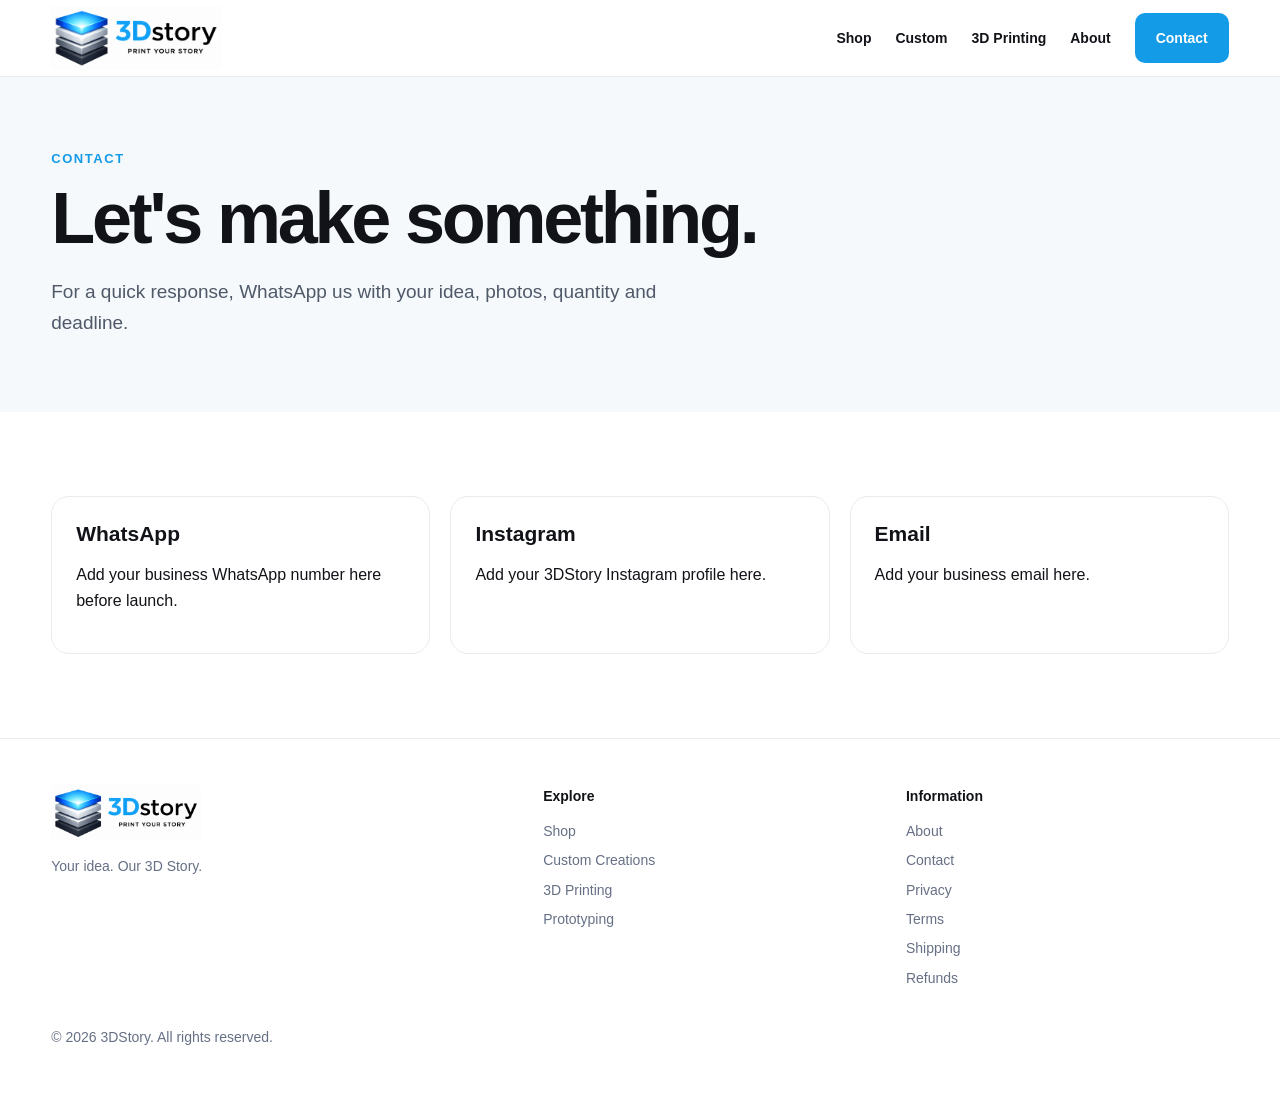
==== contact.html @ 80498d68 "Add files via upload" ====
<!doctype html>
<html lang="en">
<head>
<meta charset="utf-8">
<meta name="viewport" content="width=device-width, initial-scale=1">
<title>Contact 3DStory</title>
<meta name="description" content="Contact 3DStory for custom 3D printing, miniatures, car frames, keychains and prototyping.">
<link rel="icon" href="assets/favicon.png">
<link rel="stylesheet" href="assets/style.css">
<link rel="canonical" href="https://3dstory.in/contact.html">
</head>
<body><header class="header"><div class="container nav">
<a href="index.html"><img class="logo" src="assets/logo.png" alt="3DStory logo"></a>
<nav class="navlinks">
<a href="shop.html">Shop</a><a href="custom.html">Custom</a><a href="3d-printing.html">3D Printing</a><a href="about.html">About</a><a class="btn btn-primary" href="contact.html">Contact</a>
</nav><span class="mobile-menu">Menu</span>
</div></header>
<section class="page-hero"><div class="container"><div class="eyebrow">Contact</div><h1>Let's make something.</h1><p class="lead">For a quick response, WhatsApp us with your idea, photos, quantity and deadline.</p></div></section>
<section class="section"><div class="container grid-3"><div class="card"><h3>WhatsApp</h3><p>Add your business WhatsApp number here before launch.</p></div><div class="card"><h3>Instagram</h3><p>Add your 3DStory Instagram profile here.</p></div><div class="card"><h3>Email</h3><p>Add your business email here.</p></div></div></section>
<footer class="footer"><div class="container footer-grid">
<div><img class="logo" src="assets/logo.png" alt="3DStory" style="width:150px"><p>Your idea. Our 3D Story.</p></div>
<div><h4>Explore</h4><a href="shop.html">Shop</a><a href="custom.html">Custom Creations</a><a href="3d-printing.html">3D Printing</a><a href="prototyping.html">Prototyping</a></div>
<div><h4>Information</h4><a href="about.html">About</a><a href="contact.html">Contact</a><a href="privacy.html">Privacy</a><a href="terms.html">Terms</a><a href="shipping.html">Shipping</a><a href="refunds.html">Refunds</a></div>
</div><div class="container" style="margin-top:30px">© 2026 3DStory. All rights reserved.</div></footer></body>
</html>
---- assets/style.css ----
:root{
  --blue:#149be8;
  --blue-dark:#0877bf;
  --ink:#111318;
  --muted:#667085;
  --line:#e8ebef;
  --bg:#ffffff;
  --soft:#f6f9fc;
  --max:1180px;
}
*{box-sizing:border-box}
html{scroll-behavior:smooth}
body{margin:0;font-family:Inter,Arial,Helvetica,sans-serif;color:var(--ink);background:var(--bg);line-height:1.6}
a{text-decoration:none;color:inherit}
img{max-width:100%;display:block}
.container{width:min(var(--max),92%);margin:auto}
.header{position:sticky;top:0;z-index:20;background:rgba(255,255,255,.94);backdrop-filter:blur(12px);border-bottom:1px solid var(--line)}
.nav{height:76px;display:flex;align-items:center;justify-content:space-between;gap:24px}
.logo{width:170px;height:auto}
.navlinks{display:flex;gap:24px;align-items:center;font-size:14px;font-weight:600}
.navlinks a:hover{color:var(--blue)}
.btn{display:inline-flex;align-items:center;justify-content:center;padding:13px 20px;border-radius:10px;font-weight:700;border:1px solid transparent;transition:.2s}
.btn-primary{background:var(--blue);color:white}
.btn-primary:hover{background:var(--blue-dark);transform:translateY(-1px)}
.btn-secondary{border-color:#d8dde5;background:#fff}
.btn-secondary:hover{border-color:var(--blue);color:var(--blue)}
.hero{padding:88px 0 72px;background:linear-gradient(180deg,#f8fbff 0%,#fff 100%)}
.hero-grid{display:grid;grid-template-columns:1.08fr .92fr;gap:56px;align-items:center}
.eyebrow{font-size:13px;font-weight:800;letter-spacing:.12em;text-transform:uppercase;color:var(--blue)}
h1{font-size:clamp(42px,6vw,72px);line-height:1.02;letter-spacing:-.045em;margin:12px 0 22px}
h2{font-size:clamp(30px,4vw,46px);line-height:1.08;letter-spacing:-.035em;margin:0 0 14px}
h3{font-size:21px;line-height:1.2;margin:0 0 10px}
.lead{font-size:19px;color:#4f5968;max-width:650px}
.actions{display:flex;gap:12px;flex-wrap:wrap;margin-top:28px}
.hero-card{background:#111820;border-radius:28px;min-height:390px;padding:26px;display:flex;align-items:flex-end;box-shadow:0 24px 60px rgba(20,30,50,.16)}
.hero-card-inner{width:100%;background:rgba(255,255,255,.08);border:1px solid rgba(255,255,255,.14);border-radius:20px;padding:24px;color:#fff}
.section{padding:84px 0}
.section-soft{background:var(--soft)}
.section-head{display:flex;justify-content:space-between;align-items:end;gap:30px;margin-bottom:32px}
.section-head p{max-width:650px;color:var(--muted);margin:0}
.grid-4{display:grid;grid-template-columns:repeat(4,1fr);gap:18px}
.grid-3{display:grid;grid-template-columns:repeat(3,1fr);gap:20px}
.card{border:1px solid var(--line);border-radius:18px;padding:24px;background:#fff}
.card:hover{box-shadow:0 14px 35px rgba(20,30,50,.08);transform:translateY(-2px);transition:.2s}
.icon{width:48px;height:48px;border-radius:13px;background:#eaf7ff;color:var(--blue);display:grid;place-items:center;font-weight:900;margin-bottom:22px}
.product-image{height:220px;border-radius:14px;background:linear-gradient(135deg,#e9eef5,#cbd5e1);display:grid;place-items:center;color:#667085;font-weight:800}
.product-card{overflow:hidden;padding:0}
.product-card .body{padding:22px}
.kicker{font-size:13px;color:var(--blue);font-weight:800;text-transform:uppercase;letter-spacing:.08em}
.price{font-weight:800;font-size:20px;margin-top:12px}
.steps{display:grid;grid-template-columns:repeat(4,1fr);gap:18px}
.step-num{font-size:14px;font-weight:900;color:var(--blue);margin-bottom:14px}
.cta{background:#10151c;color:#fff;border-radius:28px;padding:56px}
.cta p{color:#c5ccd6;max-width:650px}
.footer{border-top:1px solid var(--line);padding:46px 0;color:#667085;font-size:14px}
.footer-grid{display:grid;grid-template-columns:1.4fr 1fr 1fr;gap:40px}
.footer h4{color:var(--ink);margin:0 0 12px}
.footer a{display:block;margin:7px 0}
.page-hero{padding:72px 0 55px;background:var(--soft)}
.prose{max-width:820px}
.prose p,.prose li{color:#515b69}
.form{display:grid;gap:14px;max-width:720px}
input,textarea,select{width:100%;padding:14px 15px;border:1px solid #d9dee7;border-radius:10px;font:inherit}
textarea{min-height:150px;resize:vertical}
.notice{padding:16px 18px;background:#eef8ff;border-left:4px solid var(--blue);border-radius:8px}
.mobile-menu{display:none}
@media(max-width:850px){
 .navlinks{display:none}
 .mobile-menu{display:block}
 .hero-grid{grid-template-columns:1fr}
 .grid-4,.steps{grid-template-columns:repeat(2,1fr)}
 .grid-3,.footer-grid{grid-template-columns:1fr}
 .hero{padding-top:55px}
 .section{padding:62px 0}
}
@media(max-width:520px){
 .grid-4,.steps{grid-template-columns:1fr}
 .logo{width:145px}
 h1{font-size:44px}
 .cta{padding:34px 24px}
}
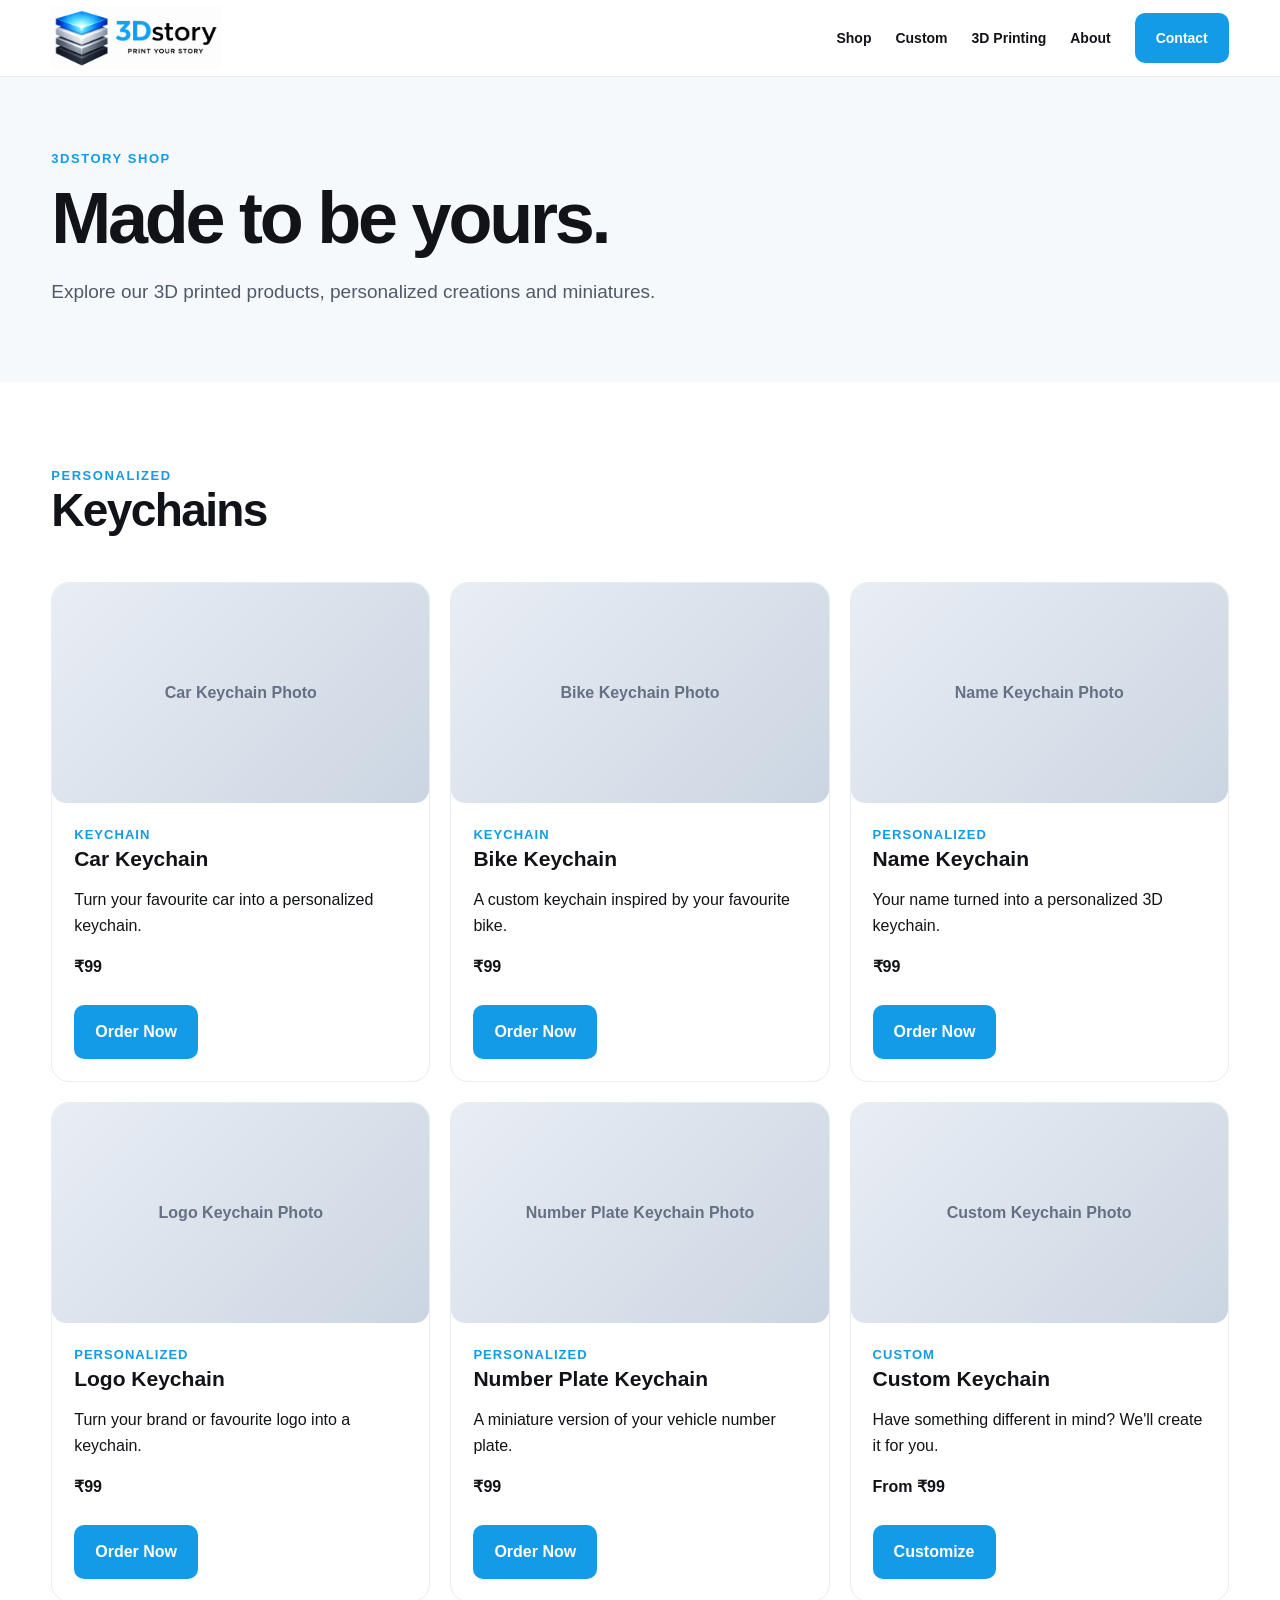
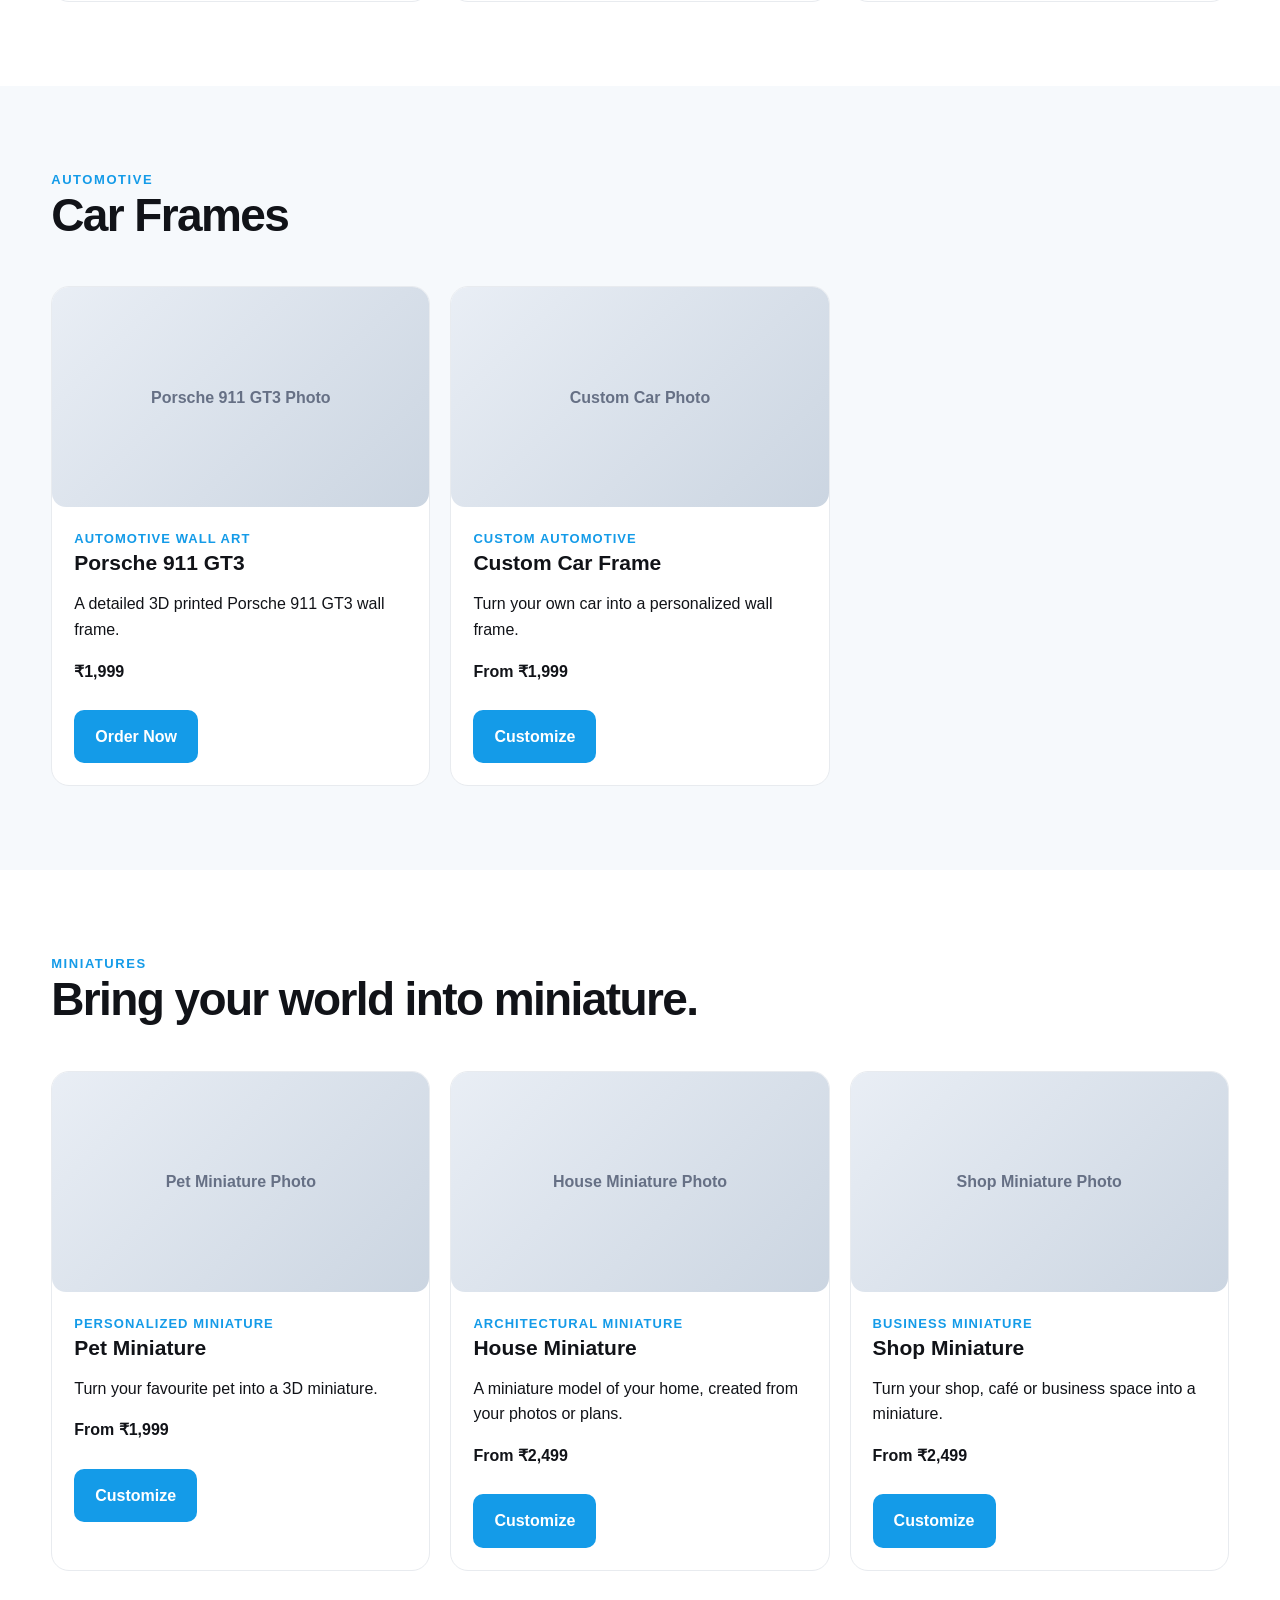
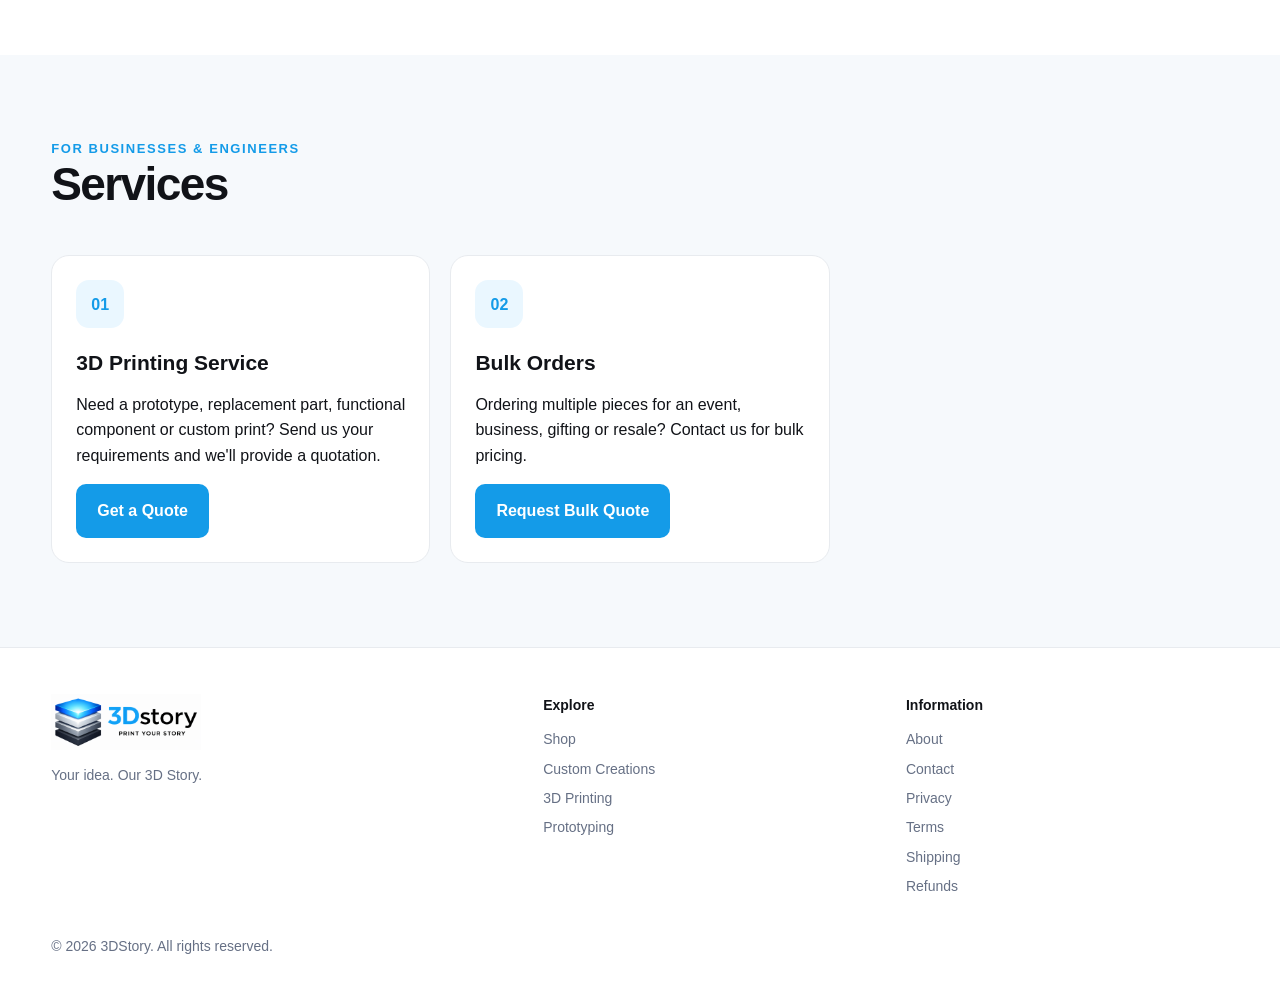
==== commit 88d95a41: "Update shop page with products and pricing" ====
--- a/contact.html
+++ b/contact.html
@@ -3,23 +3,316 @@
 <head>
 <meta charset="utf-8">
 <meta name="viewport" content="width=device-width, initial-scale=1">
-<title>Contact 3DStory</title>
-<meta name="description" content="Contact 3DStory for custom 3D printing, miniatures, car frames, keychains and prototyping.">
+
+<title>Shop | 3DStory</title>
+<meta name="description" content="Shop custom 3D printed keychains, car frames and miniatures from 3DStory.">
+
 <link rel="icon" href="assets/favicon.png">
 <link rel="stylesheet" href="assets/style.css">
-<link rel="canonical" href="https://3dstory.in/contact.html">
+<link rel="canonical" href="https://3dstory.in/shop.html">
 </head>
-<body><header class="header"><div class="container nav">
-<a href="index.html"><img class="logo" src="assets/logo.png" alt="3DStory logo"></a>
-<nav class="navlinks">
-<a href="shop.html">Shop</a><a href="custom.html">Custom</a><a href="3d-printing.html">3D Printing</a><a href="about.html">About</a><a class="btn btn-primary" href="contact.html">Contact</a>
-</nav><span class="mobile-menu">Menu</span>
-</div></header>
-<section class="page-hero"><div class="container"><div class="eyebrow">Contact</div><h1>Let's make something.</h1><p class="lead">For a quick response, WhatsApp us with your idea, photos, quantity and deadline.</p></div></section>
-<section class="section"><div class="container grid-3"><div class="card"><h3>WhatsApp</h3><p>Add your business WhatsApp number here before launch.</p></div><div class="card"><h3>Instagram</h3><p>Add your 3DStory Instagram profile here.</p></div><div class="card"><h3>Email</h3><p>Add your business email here.</p></div></div></section>
-<footer class="footer"><div class="container footer-grid">
-<div><img class="logo" src="assets/logo.png" alt="3DStory" style="width:150px"><p>Your idea. Our 3D Story.</p></div>
-<div><h4>Explore</h4><a href="shop.html">Shop</a><a href="custom.html">Custom Creations</a><a href="3d-printing.html">3D Printing</a><a href="prototyping.html">Prototyping</a></div>
-<div><h4>Information</h4><a href="about.html">About</a><a href="contact.html">Contact</a><a href="privacy.html">Privacy</a><a href="terms.html">Terms</a><a href="shipping.html">Shipping</a><a href="refunds.html">Refunds</a></div>
-</div><div class="container" style="margin-top:30px">© 2026 3DStory. All rights reserved.</div></footer></body>
-</html>+
+<body>
+
+<header class="header">
+  <div class="container nav">
+    <a href="index.html">
+      <img class="logo" src="assets/logo.png" alt="3DStory logo">
+    </a>
+
+    <nav class="navlinks">
+      <a href="shop.html">Shop</a>
+      <a href="custom.html">Custom</a>
+      <a href="3d-printing.html">3D Printing</a>
+      <a href="about.html">About</a>
+      <a class="btn btn-primary" href="contact.html">Contact</a>
+    </nav>
+
+    <span class="mobile-menu">Menu</span>
+  </div>
+</header>
+
+
+<section class="page-hero">
+  <div class="container">
+    <div class="eyebrow">3DStory Shop</div>
+    <h1>Made to be yours.</h1>
+    <p class="lead">
+      Explore our 3D printed products, personalized creations and miniatures.
+    </p>
+  </div>
+</section>
+
+
+<!-- KEYCHAINS -->
+
+<section class="section">
+  <div class="container">
+
+    <div class="section-head">
+      <div>
+        <div class="eyebrow">Personalized</div>
+        <h2>Keychains</h2>
+      </div>
+    </div>
+
+    <div class="grid-3">
+
+      <article class="card product-card">
+        <div class="product-image">Car Keychain Photo</div>
+        <div class="body">
+          <div class="kicker">Keychain</div>
+          <h3>Car Keychain</h3>
+          <p>Turn your favourite car into a personalized keychain.</p>
+          <strong>₹99</strong>
+          <br><br>
+          <a class="btn btn-primary" href="contact.html">Order Now</a>
+        </div>
+      </article>
+
+
+      <article class="card product-card">
+        <div class="product-image">Bike Keychain Photo</div>
+        <div class="body">
+          <div class="kicker">Keychain</div>
+          <h3>Bike Keychain</h3>
+          <p>A custom keychain inspired by your favourite bike.</p>
+          <strong>₹99</strong>
+          <br><br>
+          <a class="btn btn-primary" href="contact.html">Order Now</a>
+        </div>
+      </article>
+
+
+      <article class="card product-card">
+        <div class="product-image">Name Keychain Photo</div>
+        <div class="body">
+          <div class="kicker">Personalized</div>
+          <h3>Name Keychain</h3>
+          <p>Your name turned into a personalized 3D keychain.</p>
+          <strong>₹99</strong>
+          <br><br>
+          <a class="btn btn-primary" href="contact.html">Order Now</a>
+        </div>
+      </article>
+
+
+      <article class="card product-card">
+        <div class="product-image">Logo Keychain Photo</div>
+        <div class="body">
+          <div class="kicker">Personalized</div>
+          <h3>Logo Keychain</h3>
+          <p>Turn your brand or favourite logo into a keychain.</p>
+          <strong>₹99</strong>
+          <br><br>
+          <a class="btn btn-primary" href="contact.html">Order Now</a>
+        </div>
+      </article>
+
+
+      <article class="card product-card">
+        <div class="product-image">Number Plate Keychain Photo</div>
+        <div class="body">
+          <div class="kicker">Personalized</div>
+          <h3>Number Plate Keychain</h3>
+          <p>A miniature version of your vehicle number plate.</p>
+          <strong>₹99</strong>
+          <br><br>
+          <a class="btn btn-primary" href="contact.html">Order Now</a>
+        </div>
+      </article>
+
+
+      <article class="card product-card">
+        <div class="product-image">Custom Keychain Photo</div>
+        <div class="body">
+          <div class="kicker">Custom</div>
+          <h3>Custom Keychain</h3>
+          <p>Have something different in mind? We'll create it for you.</p>
+          <strong>From ₹99</strong>
+          <br><br>
+          <a class="btn btn-primary" href="custom.html">Customize</a>
+        </div>
+      </article>
+
+    </div>
+  </div>
+</section>
+
+
+<!-- CAR FRAMES -->
+
+<section class="section section-soft">
+  <div class="container">
+
+    <div class="section-head">
+      <div>
+        <div class="eyebrow">Automotive</div>
+        <h2>Car Frames</h2>
+      </div>
+    </div>
+
+    <div class="grid-3">
+
+      <article class="card product-card">
+        <div class="product-image">Porsche 911 GT3 Photo</div>
+        <div class="body">
+          <div class="kicker">Automotive Wall Art</div>
+          <h3>Porsche 911 GT3</h3>
+          <p>A detailed 3D printed Porsche 911 GT3 wall frame.</p>
+          <strong>₹1,999</strong>
+          <br><br>
+          <a class="btn btn-primary" href="contact.html">Order Now</a>
+        </div>
+      </article>
+
+
+      <article class="card product-card">
+        <div class="product-image">Custom Car Photo</div>
+        <div class="body">
+          <div class="kicker">Custom Automotive</div>
+          <h3>Custom Car Frame</h3>
+          <p>Turn your own car into a personalized wall frame.</p>
+          <strong>From ₹1,999</strong>
+          <br><br>
+          <a class="btn btn-primary" href="custom.html">Customize</a>
+        </div>
+      </article>
+
+    </div>
+  </div>
+</section>
+
+
+<!-- MINIATURES -->
+
+<section class="section">
+  <div class="container">
+
+    <div class="section-head">
+      <div>
+        <div class="eyebrow">Miniatures</div>
+        <h2>Bring your world into miniature.</h2>
+      </div>
+    </div>
+
+    <div class="grid-3">
+
+      <article class="card product-card">
+        <div class="product-image">Pet Miniature Photo</div>
+        <div class="body">
+          <div class="kicker">Personalized Miniature</div>
+          <h3>Pet Miniature</h3>
+          <p>Turn your favourite pet into a 3D miniature.</p>
+          <strong>From ₹1,999</strong>
+          <br><br>
+          <a class="btn btn-primary" href="custom.html">Customize</a>
+        </div>
+      </article>
+
+
+      <article class="card product-card">
+        <div class="product-image">House Miniature Photo</div>
+        <div class="body">
+          <div class="kicker">Architectural Miniature</div>
+          <h3>House Miniature</h3>
+          <p>A miniature model of your home, created from your photos or plans.</p>
+          <strong>From ₹2,499</strong>
+          <br><br>
+          <a class="btn btn-primary" href="custom.html">Customize</a>
+        </div>
+      </article>
+
+
+      <article class="card product-card">
+        <div class="product-image">Shop Miniature Photo</div>
+        <div class="body">
+          <div class="kicker">Business Miniature</div>
+          <h3>Shop Miniature</h3>
+          <p>Turn your shop, café or business space into a miniature.</p>
+          <strong>From ₹2,499</strong>
+          <br><br>
+          <a class="btn btn-primary" href="custom.html">Customize</a>
+        </div>
+      </article>
+
+    </div>
+  </div>
+</section>
+
+
+<!-- SERVICES -->
+
+<section class="section section-soft">
+  <div class="container">
+
+    <div class="section-head">
+      <div>
+        <div class="eyebrow">For businesses & engineers</div>
+        <h2>Services</h2>
+      </div>
+    </div>
+
+    <div class="grid-3">
+
+      <article class="card">
+        <div class="icon">01</div>
+        <h3>3D Printing Service</h3>
+        <p>
+          Need a prototype, replacement part, functional component or custom print?
+          Send us your requirements and we'll provide a quotation.
+        </p>
+        <a class="btn btn-primary" href="3d-printing.html">Get a Quote</a>
+      </article>
+
+
+      <article class="card">
+        <div class="icon">02</div>
+        <h3>Bulk Orders</h3>
+        <p>
+          Ordering multiple pieces for an event, business, gifting or resale?
+          Contact us for bulk pricing.
+        </p>
+        <a class="btn btn-primary" href="contact.html">Request Bulk Quote</a>
+      </article>
+
+    </div>
+  </div>
+</section>
+
+
+<footer class="footer">
+  <div class="container footer-grid">
+
+    <div>
+      <img class="logo" src="assets/logo.png" alt="3DStory" style="width:150px">
+      <p>Your idea. Our 3D Story.</p>
+    </div>
+
+    <div>
+      <h4>Explore</h4>
+      <a href="shop.html">Shop</a>
+      <a href="custom.html">Custom Creations</a>
+      <a href="3d-printing.html">3D Printing</a>
+      <a href="prototyping.html">Prototyping</a>
+    </div>
+
+    <div>
+      <h4>Information</h4>
+      <a href="about.html">About</a>
+      <a href="contact.html">Contact</a>
+      <a href="privacy.html">Privacy</a>
+      <a href="terms.html">Terms</a>
+      <a href="shipping.html">Shipping</a>
+      <a href="refunds.html">Refunds</a>
+    </div>
+
+  </div>
+
+  <div class="container" style="margin-top:30px">
+    © 2026 3DStory. All rights reserved.
+  </div>
+</footer>
+
+</body>
+</html>
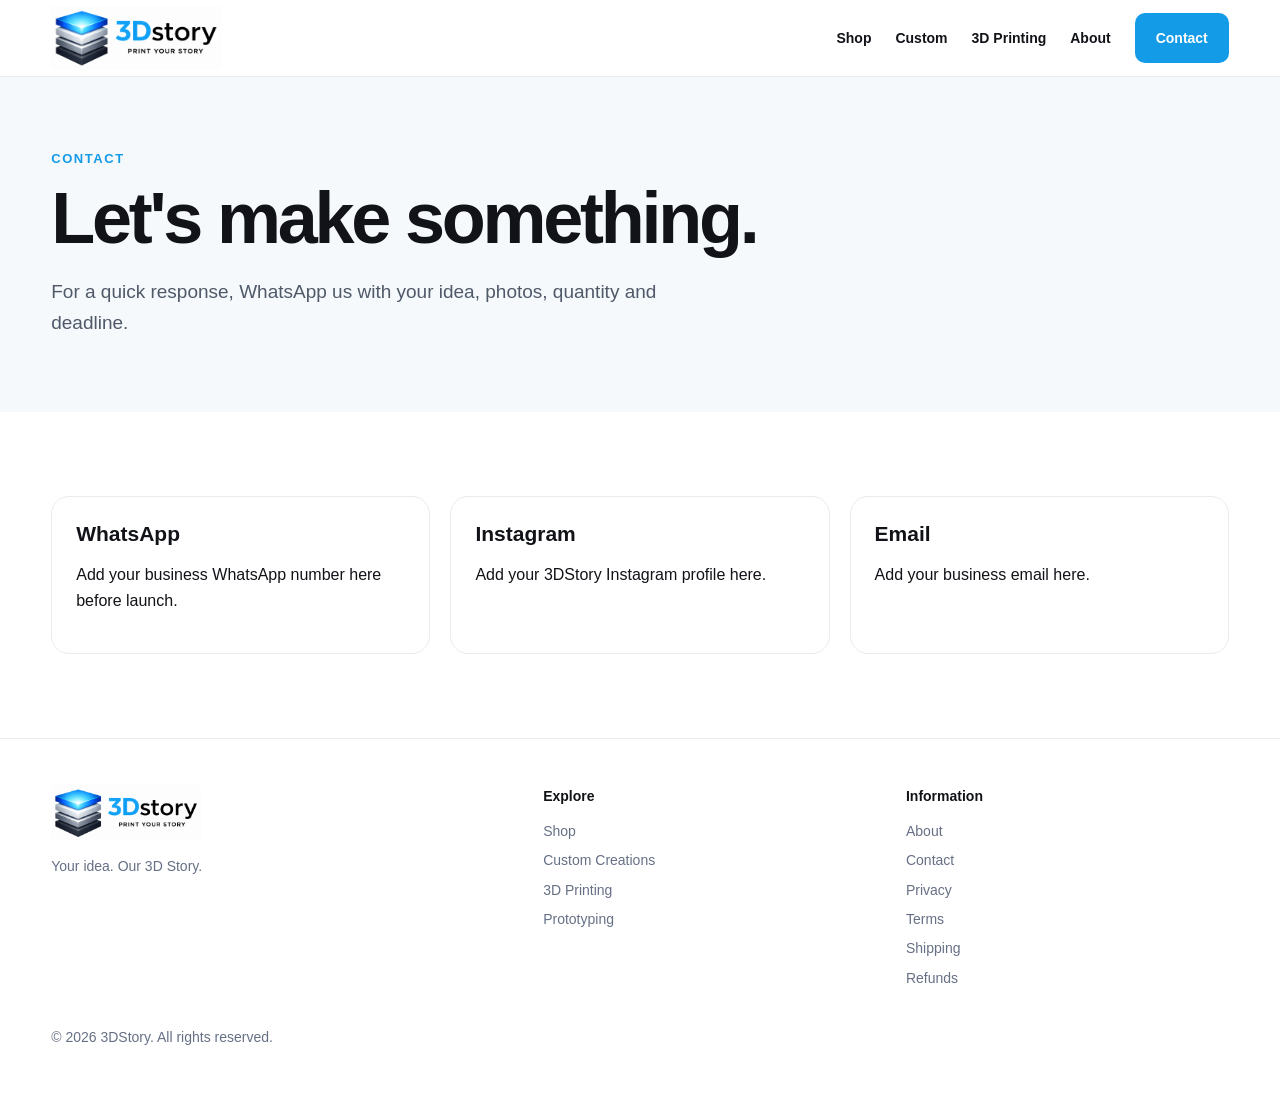
==== commit daf1e5c1: "Restore contact.html" ====
--- a/contact.html
+++ b/contact.html
@@ -3,316 +3,23 @@
 <head>
 <meta charset="utf-8">
 <meta name="viewport" content="width=device-width, initial-scale=1">
-
-<title>Shop | 3DStory</title>
-<meta name="description" content="Shop custom 3D printed keychains, car frames and miniatures from 3DStory.">
-
+<title>Contact 3DStory</title>
+<meta name="description" content="Contact 3DStory for custom 3D printing, miniatures, car frames, keychains and prototyping.">
 <link rel="icon" href="assets/favicon.png">
 <link rel="stylesheet" href="assets/style.css">
-<link rel="canonical" href="https://3dstory.in/shop.html">
+<link rel="canonical" href="https://3dstory.in/contact.html">
 </head>
-
-<body>
-
-<header class="header">
-  <div class="container nav">
-    <a href="index.html">
-      <img class="logo" src="assets/logo.png" alt="3DStory logo">
-    </a>
-
-    <nav class="navlinks">
-      <a href="shop.html">Shop</a>
-      <a href="custom.html">Custom</a>
-      <a href="3d-printing.html">3D Printing</a>
-      <a href="about.html">About</a>
-      <a class="btn btn-primary" href="contact.html">Contact</a>
-    </nav>
-
-    <span class="mobile-menu">Menu</span>
-  </div>
-</header>
-
-
-<section class="page-hero">
-  <div class="container">
-    <div class="eyebrow">3DStory Shop</div>
-    <h1>Made to be yours.</h1>
-    <p class="lead">
-      Explore our 3D printed products, personalized creations and miniatures.
-    </p>
-  </div>
-</section>
-
-
-<!-- KEYCHAINS -->
-
-<section class="section">
-  <div class="container">
-
-    <div class="section-head">
-      <div>
-        <div class="eyebrow">Personalized</div>
-        <h2>Keychains</h2>
-      </div>
-    </div>
-
-    <div class="grid-3">
-
-      <article class="card product-card">
-        <div class="product-image">Car Keychain Photo</div>
-        <div class="body">
-          <div class="kicker">Keychain</div>
-          <h3>Car Keychain</h3>
-          <p>Turn your favourite car into a personalized keychain.</p>
-          <strong>₹99</strong>
-          <br><br>
-          <a class="btn btn-primary" href="contact.html">Order Now</a>
-        </div>
-      </article>
-
-
-      <article class="card product-card">
-        <div class="product-image">Bike Keychain Photo</div>
-        <div class="body">
-          <div class="kicker">Keychain</div>
-          <h3>Bike Keychain</h3>
-          <p>A custom keychain inspired by your favourite bike.</p>
-          <strong>₹99</strong>
-          <br><br>
-          <a class="btn btn-primary" href="contact.html">Order Now</a>
-        </div>
-      </article>
-
-
-      <article class="card product-card">
-        <div class="product-image">Name Keychain Photo</div>
-        <div class="body">
-          <div class="kicker">Personalized</div>
-          <h3>Name Keychain</h3>
-          <p>Your name turned into a personalized 3D keychain.</p>
-          <strong>₹99</strong>
-          <br><br>
-          <a class="btn btn-primary" href="contact.html">Order Now</a>
-        </div>
-      </article>
-
-
-      <article class="card product-card">
-        <div class="product-image">Logo Keychain Photo</div>
-        <div class="body">
-          <div class="kicker">Personalized</div>
-          <h3>Logo Keychain</h3>
-          <p>Turn your brand or favourite logo into a keychain.</p>
-          <strong>₹99</strong>
-          <br><br>
-          <a class="btn btn-primary" href="contact.html">Order Now</a>
-        </div>
-      </article>
-
-
-      <article class="card product-card">
-        <div class="product-image">Number Plate Keychain Photo</div>
-        <div class="body">
-          <div class="kicker">Personalized</div>
-          <h3>Number Plate Keychain</h3>
-          <p>A miniature version of your vehicle number plate.</p>
-          <strong>₹99</strong>
-          <br><br>
-          <a class="btn btn-primary" href="contact.html">Order Now</a>
-        </div>
-      </article>
-
-
-      <article class="card product-card">
-        <div class="product-image">Custom Keychain Photo</div>
-        <div class="body">
-          <div class="kicker">Custom</div>
-          <h3>Custom Keychain</h3>
-          <p>Have something different in mind? We'll create it for you.</p>
-          <strong>From ₹99</strong>
-          <br><br>
-          <a class="btn btn-primary" href="custom.html">Customize</a>
-        </div>
-      </article>
-
-    </div>
-  </div>
-</section>
-
-
-<!-- CAR FRAMES -->
-
-<section class="section section-soft">
-  <div class="container">
-
-    <div class="section-head">
-      <div>
-        <div class="eyebrow">Automotive</div>
-        <h2>Car Frames</h2>
-      </div>
-    </div>
-
-    <div class="grid-3">
-
-      <article class="card product-card">
-        <div class="product-image">Porsche 911 GT3 Photo</div>
-        <div class="body">
-          <div class="kicker">Automotive Wall Art</div>
-          <h3>Porsche 911 GT3</h3>
-          <p>A detailed 3D printed Porsche 911 GT3 wall frame.</p>
-          <strong>₹1,999</strong>
-          <br><br>
-          <a class="btn btn-primary" href="contact.html">Order Now</a>
-        </div>
-      </article>
-
-
-      <article class="card product-card">
-        <div class="product-image">Custom Car Photo</div>
-        <div class="body">
-          <div class="kicker">Custom Automotive</div>
-          <h3>Custom Car Frame</h3>
-          <p>Turn your own car into a personalized wall frame.</p>
-          <strong>From ₹1,999</strong>
-          <br><br>
-          <a class="btn btn-primary" href="custom.html">Customize</a>
-        </div>
-      </article>
-
-    </div>
-  </div>
-</section>
-
-
-<!-- MINIATURES -->
-
-<section class="section">
-  <div class="container">
-
-    <div class="section-head">
-      <div>
-        <div class="eyebrow">Miniatures</div>
-        <h2>Bring your world into miniature.</h2>
-      </div>
-    </div>
-
-    <div class="grid-3">
-
-      <article class="card product-card">
-        <div class="product-image">Pet Miniature Photo</div>
-        <div class="body">
-          <div class="kicker">Personalized Miniature</div>
-          <h3>Pet Miniature</h3>
-          <p>Turn your favourite pet into a 3D miniature.</p>
-          <strong>From ₹1,999</strong>
-          <br><br>
-          <a class="btn btn-primary" href="custom.html">Customize</a>
-        </div>
-      </article>
-
-
-      <article class="card product-card">
-        <div class="product-image">House Miniature Photo</div>
-        <div class="body">
-          <div class="kicker">Architectural Miniature</div>
-          <h3>House Miniature</h3>
-          <p>A miniature model of your home, created from your photos or plans.</p>
-          <strong>From ₹2,499</strong>
-          <br><br>
-          <a class="btn btn-primary" href="custom.html">Customize</a>
-        </div>
-      </article>
-
-
-      <article class="card product-card">
-        <div class="product-image">Shop Miniature Photo</div>
-        <div class="body">
-          <div class="kicker">Business Miniature</div>
-          <h3>Shop Miniature</h3>
-          <p>Turn your shop, café or business space into a miniature.</p>
-          <strong>From ₹2,499</strong>
-          <br><br>
-          <a class="btn btn-primary" href="custom.html">Customize</a>
-        </div>
-      </article>
-
-    </div>
-  </div>
-</section>
-
-
-<!-- SERVICES -->
-
-<section class="section section-soft">
-  <div class="container">
-
-    <div class="section-head">
-      <div>
-        <div class="eyebrow">For businesses & engineers</div>
-        <h2>Services</h2>
-      </div>
-    </div>
-
-    <div class="grid-3">
-
-      <article class="card">
-        <div class="icon">01</div>
-        <h3>3D Printing Service</h3>
-        <p>
-          Need a prototype, replacement part, functional component or custom print?
-          Send us your requirements and we'll provide a quotation.
-        </p>
-        <a class="btn btn-primary" href="3d-printing.html">Get a Quote</a>
-      </article>
-
-
-      <article class="card">
-        <div class="icon">02</div>
-        <h3>Bulk Orders</h3>
-        <p>
-          Ordering multiple pieces for an event, business, gifting or resale?
-          Contact us for bulk pricing.
-        </p>
-        <a class="btn btn-primary" href="contact.html">Request Bulk Quote</a>
-      </article>
-
-    </div>
-  </div>
-</section>
-
-
-<footer class="footer">
-  <div class="container footer-grid">
-
-    <div>
-      <img class="logo" src="assets/logo.png" alt="3DStory" style="width:150px">
-      <p>Your idea. Our 3D Story.</p>
-    </div>
-
-    <div>
-      <h4>Explore</h4>
-      <a href="shop.html">Shop</a>
-      <a href="custom.html">Custom Creations</a>
-      <a href="3d-printing.html">3D Printing</a>
-      <a href="prototyping.html">Prototyping</a>
-    </div>
-
-    <div>
-      <h4>Information</h4>
-      <a href="about.html">About</a>
-      <a href="contact.html">Contact</a>
-      <a href="privacy.html">Privacy</a>
-      <a href="terms.html">Terms</a>
-      <a href="shipping.html">Shipping</a>
-      <a href="refunds.html">Refunds</a>
-    </div>
-
-  </div>
-
-  <div class="container" style="margin-top:30px">
-    © 2026 3DStory. All rights reserved.
-  </div>
-</footer>
-
-</body>
+<body><header class="header"><div class="container nav">
+<a href="index.html"><img class="logo" src="assets/logo.png" alt="3DStory logo"></a>
+<nav class="navlinks">
+<a href="shop.html">Shop</a><a href="custom.html">Custom</a><a href="3d-printing.html">3D Printing</a><a href="about.html">About</a><a class="btn btn-primary" href="contact.html">Contact</a>
+</nav><span class="mobile-menu">Menu</span>
+</div></header>
+<section class="page-hero"><div class="container"><div class="eyebrow">Contact</div><h1>Let's make something.</h1><p class="lead">For a quick response, WhatsApp us with your idea, photos, quantity and deadline.</p></div></section>
+<section class="section"><div class="container grid-3"><div class="card"><h3>WhatsApp</h3><p>Add your business WhatsApp number here before launch.</p></div><div class="card"><h3>Instagram</h3><p>Add your 3DStory Instagram profile here.</p></div><div class="card"><h3>Email</h3><p>Add your business email here.</p></div></div></section>
+<footer class="footer"><div class="container footer-grid">
+<div><img class="logo" src="assets/logo.png" alt="3DStory" style="width:150px"><p>Your idea. Our 3D Story.</p></div>
+<div><h4>Explore</h4><a href="shop.html">Shop</a><a href="custom.html">Custom Creations</a><a href="3d-printing.html">3D Printing</a><a href="prototyping.html">Prototyping</a></div>
+<div><h4>Information</h4><a href="about.html">About</a><a href="contact.html">Contact</a><a href="privacy.html">Privacy</a><a href="terms.html">Terms</a><a href="shipping.html">Shipping</a><a href="refunds.html">Refunds</a></div>
+</div><div class="container" style="margin-top:30px">© 2026 3DStory. All rights reserved.</div></footer></body>
 </html>
